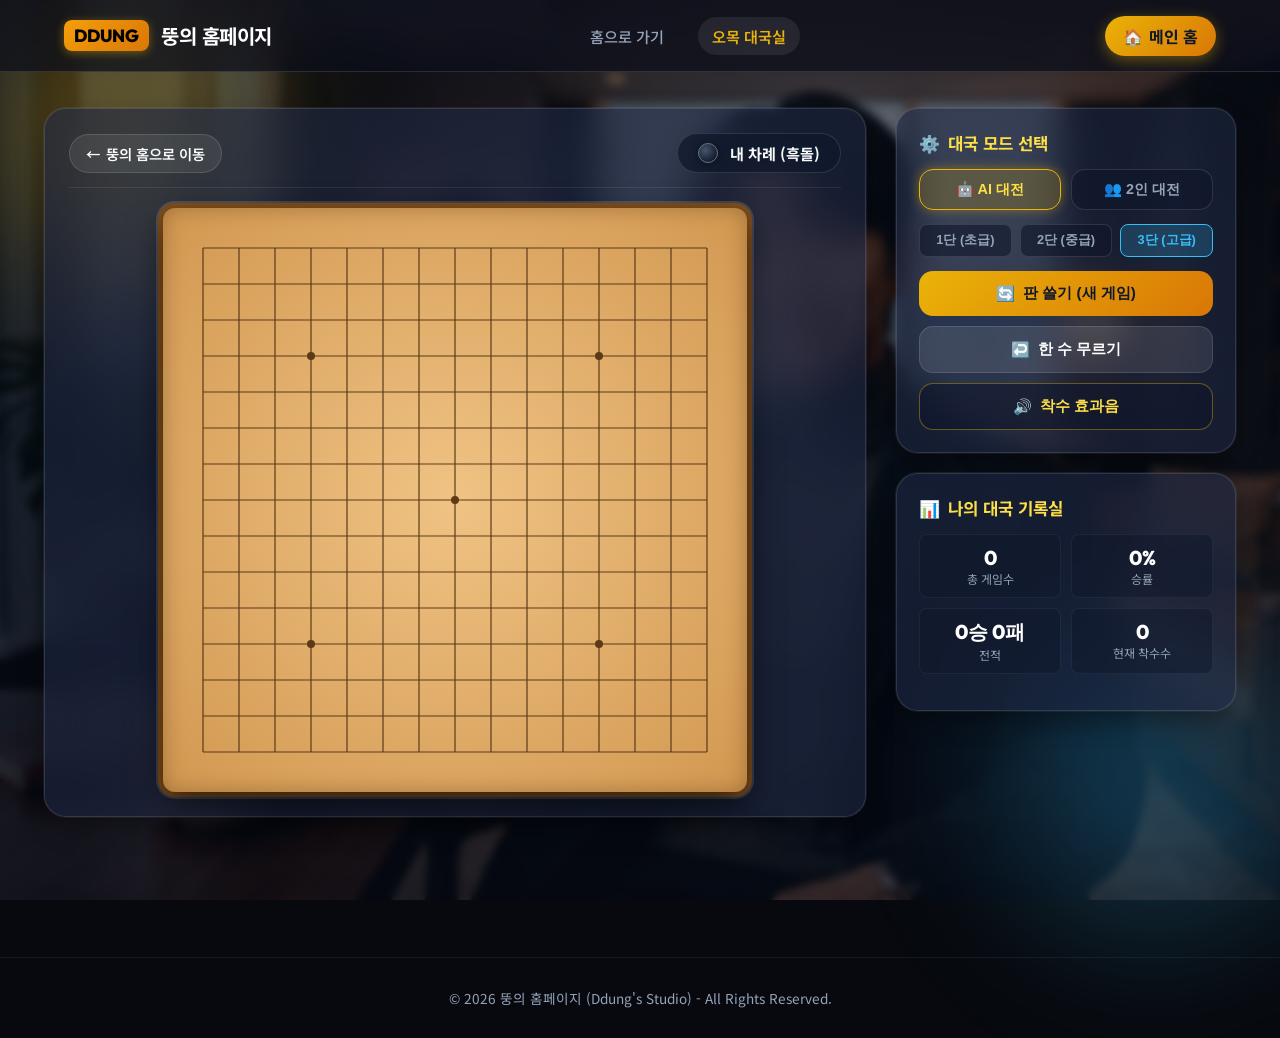
==== omok.html @ 874b525e "Initial commit: Omok web game" ====
<!DOCTYPE html>
<html lang="ko">
<head>
  <meta charset="UTF-8">
  <meta name="viewport" content="width=device-width, initial-scale=1.0">
  <title>뚱의 오목 대국실 - 정통 15x15 오목</title>
  <meta name="description" content="뚱의 오목 대국실 - 정통 15x15 오목 게임 및 인공지능 대전">
  
  <link rel="stylesheet" href="style.css">
  <link rel="icon" href="data:image/svg+xml,<svg xmlns=%22http://www.w3.org/2000/svg%22 viewBox=%220%22><text y=%2222%22 font-size=%2222%22>👑</text></svg>">
</head>
<body>
  <!-- Background -->
  <div class="bg-container">
    <img src="assets/bg.jpg" alt="뚱의 배경화면" class="bg-image">
  </div>
  <div class="bg-overlay"></div>
  <div class="glow-orb glow-orb-1"></div>
  <div class="glow-orb glow-orb-2"></div>

  <canvas id="confettiCanvas"></canvas>

  <!-- Navbar -->
  <nav class="navbar">
    <a href="index.html" class="nav-brand">
      <span class="brand-badge">DDUNG</span>
      <span class="brand-text">뚱의 홈페이지</span>
    </a>
    <ul class="nav-menu">
      <li><a href="index.html" class="nav-link">홈으로 가기</a></li>
      <li><a href="omok.html" class="nav-link active">오목 대국실</a></li>
    </ul>
    <a href="index.html" class="nav-cta" style="text-decoration: none;">
      <span>🏠</span> 메인 홈
    </a>
  </nav>

  <!-- Omok Game Content -->
  <main class="container">
    <div class="game-container">
      <!-- Main Board Card -->
      <div class="game-board-card">
        <div class="game-header-bar">
          <a href="index.html" class="game-back-btn" style="text-decoration: none;">
            <span>←</span> 뚱의 홈으로 이동
          </a>
          <div class="turn-banner">
            <div class="turn-stone black" id="turnStoneIndicator"></div>
            <span class="turn-text" id="turnText">내 차례 (흑돌)</span>
          </div>
        </div>

        <!-- Board Canvas -->
        <div class="board-wrapper">
          <canvas id="omokCanvas"></canvas>
        </div>
      </div>

      <!-- Side Control Panel -->
      <aside class="game-side-panel">
        <div class="panel-card">
          <div class="panel-card-title">
            <span>⚙️</span> 대국 모드 선택
          </div>
          <div class="mode-selector">
            <button class="mode-btn active" data-mode="ai">🤖 AI 대전</button>
            <button class="mode-btn" data-mode="pvp">👥 2인 대전</button>
          </div>

          <div id="aiDifficultyContainer" class="ai-difficulty-selector">
            <button class="diff-btn" data-diff="easy">1단 (초급)</button>
            <button class="diff-btn" data-diff="normal">2단 (중급)</button>
            <button class="diff-btn active" data-diff="hard">3단 (고급)</button>
          </div>

          <div class="btn-group">
            <button class="ctrl-btn btn-restart" id="btnRestart">
              <span>🔄</span> 판 쓸기 (새 게임)
            </button>
            <button class="ctrl-btn btn-undo" id="btnUndo">
              <span>↩️</span> 한 수 무르기
            </button>
            <button class="ctrl-btn btn-sound sound-on" id="btnSound">
              <span>🔊</span> 착수 효과음
            </button>
          </div>
        </div>

        <div class="panel-card">
          <div class="panel-card-title">
            <span>📊</span> 나의 대국 기록실
          </div>
          <div class="game-stats-grid">
            <div class="stat-tile">
              <div class="val" id="statTotalGames">0</div>
              <div class="sub">총 게임수</div>
            </div>
            <div class="stat-tile">
              <div class="val" id="statWinRate">0%</div>
              <div class="sub">승률</div>
            </div>
            <div class="stat-tile">
              <div class="val" id="statWinLoss">0승 0패</div>
              <div class="sub">전적</div>
            </div>
            <div class="stat-tile">
              <div class="val" id="statMoveCount">0</div>
              <div class="sub">현재 착수수</div>
            </div>
          </div>
        </div>
      </aside>
    </div>
  </main>

  <!-- Victory Modal -->
  <div class="modal-overlay" id="victoryModal">
    <div class="victory-modal">
      <div class="modal-trophy">🏆</div>
      <h2 class="modal-winner-title" id="modalWinnerTitle">대승리!</h2>
      <p class="modal-winner-desc" id="modalWinnerDesc">멋진 수로 승리를 쟁취하셨습니다!</p>
      <div style="display: flex; gap: 10px; justify-content: center;">
        <button class="ctrl-btn btn-restart" id="modalRestartBtn" style="padding: 12px 24px; width: auto;">
          <span>🔄</span> 다시 한 판
        </button>
        <button class="ctrl-btn btn-undo" id="modalCloseBtn" style="padding: 12px 20px; width: auto;">
          닫기
        </button>
      </div>
    </div>
  </div>

  <footer class="footer">
    <p>© 2026 뚱의 홈페이지 (Ddung's Studio) - All Rights Reserved.</p>
  </footer>

  <script src="game.js"></script>
  <script src="main.js"></script>
</body>
</html>
---- style.css ----
/* === Google Fonts & Reset === */
@import url('https://fonts.googleapis.com/css2?family=Noto+Sans+KR:wght@300;400;500;700;900&family=Outfit:wght@400;600;700;800&display=swap');

:root {
  --primary: #eab308;
  --primary-hover: #f59e0b;
  --primary-glow: rgba(234, 179, 8, 0.4);
  --accent: #38bdf8;
  --accent-glow: rgba(56, 189, 248, 0.35);
  
  --bg-overlay: rgba(10, 14, 26, 0.78);
  --bg-overlay-light: rgba(15, 23, 42, 0.65);
  --glass-bg: rgba(20, 27, 45, 0.7);
  --glass-card: rgba(30, 41, 69, 0.6);
  --glass-border: rgba(255, 255, 255, 0.12);
  --glass-border-hover: rgba(234, 179, 8, 0.4);
  
  --text-main: #f8fafc;
  --text-muted: #94a3b8;
  --text-gold: #fde047;
  
  --board-bg: #e6b36e;
  --board-line: #5c3a16;
  --board-border: #8c531b;
  
  --font-main: 'Noto Sans KR', 'Outfit', -apple-system, BlinkMacSystemFont, sans-serif;
  --font-en: 'Outfit', sans-serif;
  
  --radius-sm: 8px;
  --radius-md: 14px;
  --radius-lg: 22px;
  --radius-full: 9999px;
  
  --shadow-card: 0 10px 30px -5px rgba(0, 0, 0, 0.45), 0 0 0 1px rgba(255, 255, 255, 0.08);
  --shadow-glow: 0 0 25px var(--primary-glow);
  
  --transition-fast: 0.2s ease;
  --transition-normal: 0.35s cubic-bezier(0.16, 1, 0.3, 1);
}

* {
  margin: 0;
  padding: 0;
  box-sizing: border-box;
  -webkit-font-smoothing: antialiased;
}

body {
  font-family: var(--font-main);
  background-color: #07090e;
  color: var(--text-main);
  min-height: 100vh;
  overflow-x: hidden;
  position: relative;
}

/* === Background Setup === */
.bg-container {
  position: fixed;
  top: 0;
  left: 0;
  width: 100vw;
  height: 100vh;
  z-index: -2;
  overflow: hidden;
}

.bg-image {
  width: 100%;
  height: 100%;
  object-fit: cover;
  object-position: center 20%;
  transform: scale(1.02);
  transition: transform 10s ease-out;
}

.bg-overlay {
  position: fixed;
  top: 0;
  left: 0;
  width: 100%;
  height: 100%;
  background: radial-gradient(circle at 75% 25%, rgba(10, 15, 30, 0.6) 0%, rgba(5, 8, 18, 0.88) 100%);
  backdrop-filter: blur(4px);
  -webkit-backdrop-filter: blur(4px);
  z-index: -1;
}

/* Ambient Glow Orbs */
.glow-orb {
  position: fixed;
  width: 450px;
  height: 450px;
  border-radius: 50%;
  background: radial-gradient(circle, var(--primary-glow) 0%, rgba(0,0,0,0) 70%);
  filter: blur(60px);
  pointer-events: none;
  z-index: -1;
  animation: floatOrb 12s infinite alternate ease-in-out;
}
.glow-orb-1 { top: -100px; left: -100px; }
.glow-orb-2 { bottom: -100px; right: -100px; background: radial-gradient(circle, var(--accent-glow) 0%, rgba(0,0,0,0) 70%); }

@keyframes floatOrb {
  0% { transform: translate(0, 0) scale(1); }
  100% { transform: translate(60px, 40px) scale(1.15); }
}

/* === Navigation Bar === */
.navbar {
  position: sticky;
  top: 0;
  width: 100%;
  height: 72px;
  display: flex;
  align-items: center;
  justify-content: space-between;
  padding: 0 5%;
  background: rgba(10, 14, 26, 0.7);
  backdrop-filter: blur(16px);
  -webkit-backdrop-filter: blur(16px);
  border-bottom: 1px solid var(--glass-border);
  z-index: 100;
}

.nav-brand {
  display: flex;
  align-items: center;
  gap: 12px;
  text-decoration: none;
  cursor: pointer;
}

.brand-badge {
  background: linear-gradient(135deg, #f59e0b, #d97706);
  color: #000;
  font-family: var(--font-en);
  font-weight: 800;
  font-size: 1.1rem;
  padding: 4px 10px;
  border-radius: var(--radius-sm);
  box-shadow: 0 2px 10px var(--primary-glow);
}

.brand-text {
  font-size: 1.25rem;
  font-weight: 700;
  color: #ffffff;
  letter-spacing: -0.5px;
}

.nav-menu {
  display: flex;
  align-items: center;
  gap: 20px;
  list-style: none;
}

.nav-link {
  color: var(--text-muted);
  text-decoration: none;
  font-size: 0.95rem;
  font-weight: 500;
  padding: 8px 14px;
  border-radius: var(--radius-full);
  transition: var(--transition-fast);
  cursor: pointer;
}

.nav-link:hover, .nav-link.active {
  color: var(--text-main);
  background: rgba(255, 255, 255, 0.08);
}

.nav-link.active {
  color: var(--primary);
  font-weight: 600;
}

.nav-cta {
  background: linear-gradient(135deg, var(--primary), #d97706);
  color: #0f172a;
  font-weight: 700;
  padding: 8px 18px;
  border-radius: var(--radius-full);
  border: none;
  cursor: pointer;
  display: flex;
  align-items: center;
  gap: 6px;
  transition: var(--transition-fast);
  box-shadow: 0 4px 15px var(--primary-glow);
}

.nav-cta:hover {
  transform: translateY(-2px);
  box-shadow: 0 6px 20px rgba(234, 179, 8, 0.6);
}

/* === Layout & Containers === */
.container {
  max-width: 1240px;
  margin: 0 auto;
  padding: 36px 24px 80px;
}

.view-section {
  display: none;
  opacity: 0;
  transform: translateY(12px);
  transition: opacity 0.35s ease, transform 0.35s ease;
}

.view-section.active-view {
  display: block;
  opacity: 1;
  transform: translateY(0);
}

/* === Main Home View === */
.hero-wrapper {
  display: grid;
  grid-template-columns: 1.15fr 0.85fr;
  gap: 32px;
  align-items: center;
  margin-bottom: 40px;
}

.hero-content {
  background: var(--glass-bg);
  backdrop-filter: blur(20px);
  -webkit-backdrop-filter: blur(20px);
  border: 1px solid var(--glass-border);
  border-radius: var(--radius-lg);
  padding: 40px;
  box-shadow: var(--shadow-card);
  position: relative;
  overflow: hidden;
}

.hero-content::before {
  content: '';
  position: absolute;
  top: 0;
  left: 0;
  width: 100%;
  height: 3px;
  background: linear-gradient(90deg, var(--primary), transparent);
}

.hero-tag {
  display: inline-flex;
  align-items: center;
  gap: 8px;
  background: rgba(234, 179, 8, 0.15);
  border: 1px solid rgba(234, 179, 8, 0.3);
  color: var(--text-gold);
  font-size: 0.85rem;
  font-weight: 600;
  padding: 6px 14px;
  border-radius: var(--radius-full);
  margin-bottom: 18px;
}

.hero-title {
  font-size: 2.6rem;
  font-weight: 900;
  line-height: 1.25;
  margin-bottom: 16px;
  letter-spacing: -1px;
}

.hero-title span {
  background: linear-gradient(135deg, #ffffff 40%, var(--primary) 100%);
  -webkit-background-clip: text;
  -webkit-text-fill-color: transparent;
}

.hero-desc {
  font-size: 1.05rem;
  color: var(--text-muted);
  line-height: 1.7;
  margin-bottom: 28px;
}

.hero-actions {
  display: flex;
  gap: 14px;
  flex-wrap: wrap;
}

/* === Game Launch Card (Featured Interactive Card) === */
.game-launch-card {
  background: linear-gradient(145deg, rgba(30, 41, 69, 0.8), rgba(15, 23, 42, 0.9));
  backdrop-filter: blur(20px);
  -webkit-backdrop-filter: blur(20px);
  border: 1px solid rgba(234, 179, 8, 0.35);
  border-radius: var(--radius-lg);
  padding: 26px;
  box-shadow: 0 15px 35px -5px rgba(0, 0, 0, 0.6), 0 0 25px var(--primary-glow);
  cursor: pointer;
  position: relative;
  overflow: hidden;
  transition: var(--transition-normal);
}

.game-launch-card:hover {
  transform: translateY(-6px) scale(1.01);
  border-color: var(--primary);
  box-shadow: 0 20px 45px -5px rgba(0, 0, 0, 0.7), 0 0 35px rgba(234, 179, 8, 0.5);
}

.card-badge-live {
  position: absolute;
  top: 18px;
  right: 18px;
  background: rgba(239, 68, 68, 0.2);
  border: 1px solid rgba(239, 68, 68, 0.4);
  color: #fca5a5;
  font-size: 0.75rem;
  font-weight: 700;
  padding: 4px 10px;
  border-radius: var(--radius-full);
  display: flex;
  align-items: center;
  gap: 6px;
}

.pulse-dot {
  width: 8px;
  height: 8px;
  background-color: #ef4444;
  border-radius: 50%;
  animation: pulseDot 1.5s infinite;
}

@keyframes pulseDot {
  0% { transform: scale(0.9); opacity: 0.7; }
  50% { transform: scale(1.3); opacity: 1; box-shadow: 0 0 8px #ef4444; }
  100% { transform: scale(0.9); opacity: 0.7; }
}

.launch-card-header {
  margin-bottom: 14px;
}

.launch-card-header h3 {
  font-size: 1.35rem;
  font-weight: 800;
  color: #ffffff;
  display: flex;
  align-items: center;
  gap: 8px;
}

.launch-card-header p {
  color: var(--text-muted);
  font-size: 0.88rem;
  margin-top: 4px;
}

.mini-board-preview {
  width: 100%;
  height: 160px;
  background: #deb887;
  border-radius: var(--radius-md);
  border: 3px solid #8b5a2b;
  box-shadow: inset 0 2px 8px rgba(0,0,0,0.35);
  margin-bottom: 20px;
  position: relative;
  display: grid;
  place-items: center;
  background-image: 
    linear-gradient(to right, rgba(92, 58, 22, 0.4) 1px, transparent 1px),
    linear-gradient(to bottom, rgba(92, 58, 22, 0.4) 1px, transparent 1px);
  background-size: 22px 22px;
  overflow: hidden;
}

.preview-stone {
  position: absolute;
  width: 20px;
  height: 20px;
  border-radius: 50%;
  box-shadow: 2px 3px 6px rgba(0,0,0,0.5);
}

.preview-stone.b1 { top: 68px; left: 88px; background: radial-gradient(circle at 35% 35%, #475569, #0f172a 80%); }
.preview-stone.w1 { top: 68px; left: 110px; background: radial-gradient(circle at 35% 35%, #ffffff, #cbd5e1 85%); }
.preview-stone.b2 { top: 90px; left: 110px; background: radial-gradient(circle at 35% 35%, #475569, #0f172a 80%); }
.preview-stone.w2 { top: 46px; left: 88px; background: radial-gradient(circle at 35% 35%, #ffffff, #cbd5e1 85%); }
.preview-stone.b3 { top: 46px; left: 132px; background: radial-gradient(circle at 35% 35%, #475569, #0f172a 80%); }
.preview-stone.w3 { top: 90px; left: 66px; background: radial-gradient(circle at 35% 35%, #ffffff, #cbd5e1 85%); }
.preview-stone.b4 { top: 68px; left: 154px; background: radial-gradient(circle at 35% 35%, #475569, #0f172a 80%); }

.preview-cta-btn {
  width: 100%;
  padding: 13px 20px;
  background: linear-gradient(135deg, var(--primary), #d97706);
  color: #0f172a;
  border: none;
  border-radius: var(--radius-md);
  font-size: 1.05rem;
  font-weight: 800;
  display: flex;
  align-items: center;
  justify-content: center;
  gap: 10px;
  cursor: pointer;
  transition: var(--transition-fast);
}

.game-launch-card:hover .preview-cta-btn {
  background: linear-gradient(135deg, #fde047, #f59e0b);
  box-shadow: 0 4px 18px var(--primary-glow);
}

/* === Home Secondary Cards (Profile & Guestbook) === */
.grid-section {
  display: grid;
  grid-template-columns: 1fr 1fr;
  gap: 28px;
  margin-top: 24px;
}

.glass-card {
  background: var(--glass-card);
  backdrop-filter: blur(16px);
  -webkit-backdrop-filter: blur(16px);
  border: 1px solid var(--glass-border);
  border-radius: var(--radius-lg);
  padding: 28px;
  box-shadow: var(--shadow-card);
}

.card-title-bar {
  display: flex;
  align-items: center;
  justify-content: space-between;
  margin-bottom: 20px;
  border-bottom: 1px solid rgba(255, 255, 255, 0.08);
  padding-bottom: 12px;
}

.card-title {
  font-size: 1.2rem;
  font-weight: 700;
  display: flex;
  align-items: center;
  gap: 8px;
}

.profile-card-inner {
  display: flex;
  align-items: center;
  gap: 20px;
}

.profile-avatar {
  width: 76px;
  height: 76px;
  border-radius: 50%;
  border: 2px solid var(--primary);
  box-shadow: 0 0 15px var(--primary-glow);
  object-fit: cover;
  object-position: center 20%;
}

.profile-info h3 {
  font-size: 1.2rem;
  font-weight: 700;
  margin-bottom: 4px;
}

.profile-info p {
  color: var(--text-muted);
  font-size: 0.9rem;
  line-height: 1.5;
}

.stats-bar {
  display: grid;
  grid-template-columns: repeat(3, 1fr);
  gap: 10px;
  margin-top: 20px;
}

.stat-box {
  background: rgba(15, 23, 42, 0.6);
  border: 1px solid rgba(255, 255, 255, 0.06);
  padding: 12px;
  border-radius: var(--radius-md);
  text-align: center;
}

.stat-box .num {
  font-size: 1.3rem;
  font-weight: 800;
  color: var(--text-gold);
  font-family: var(--font-en);
}

.stat-box .label {
  font-size: 0.75rem;
  color: var(--text-muted);
  margin-top: 2px;
}

/* Guestbook List */
.guestbook-form {
  display: flex;
  gap: 10px;
  margin-bottom: 16px;
}

.guestbook-input {
  flex: 1;
  background: rgba(15, 23, 42, 0.65);
  border: 1px solid var(--glass-border);
  padding: 10px 14px;
  border-radius: var(--radius-sm);
  color: #fff;
  font-family: var(--font-main);
  outline: none;
  font-size: 0.9rem;
  transition: var(--transition-fast);
}

.guestbook-input:focus {
  border-color: var(--primary);
  box-shadow: 0 0 10px var(--primary-glow);
}

.guestbook-btn {
  background: var(--primary);
  color: #0f172a;
  border: none;
  font-weight: 700;
  padding: 10px 18px;
  border-radius: var(--radius-sm);
  cursor: pointer;
  transition: var(--transition-fast);
}

.guestbook-btn:hover {
  background: var(--primary-hover);
}

.guestbook-list {
  max-height: 175px;
  overflow-y: auto;
  display: flex;
  flex-direction: column;
  gap: 10px;
  padding-right: 6px;
}

.guestbook-item {
  background: rgba(15, 23, 42, 0.5);
  border-left: 3px solid var(--primary);
  padding: 10px 12px;
  border-radius: 4px;
  font-size: 0.88rem;
  display: flex;
  justify-content: space-between;
  align-items: center;
}

.guestbook-item-time {
  font-size: 0.75rem;
  color: var(--text-muted);
}

/* === OMOK GAME VIEW SECTION === */
.game-container {
  display: grid;
  grid-template-columns: 1fr 340px;
  gap: 30px;
  align-items: start;
}

.game-board-card {
  background: var(--glass-card);
  backdrop-filter: blur(20px);
  -webkit-backdrop-filter: blur(20px);
  border: 1px solid var(--glass-border);
  border-radius: var(--radius-lg);
  padding: 24px;
  display: flex;
  flex-direction: column;
  align-items: center;
  box-shadow: var(--shadow-card);
  position: relative;
}

.game-header-bar {
  width: 100%;
  display: flex;
  justify-content: space-between;
  align-items: center;
  margin-bottom: 20px;
  padding-bottom: 14px;
  border-bottom: 1px solid rgba(255, 255, 255, 0.08);
}

.game-back-btn {
  display: inline-flex;
  align-items: center;
  gap: 6px;
  background: rgba(255, 255, 255, 0.08);
  color: var(--text-main);
  border: 1px solid var(--glass-border);
  padding: 8px 16px;
  border-radius: var(--radius-full);
  cursor: pointer;
  font-size: 0.9rem;
  font-weight: 600;
  transition: var(--transition-fast);
}

.game-back-btn:hover {
  background: rgba(255, 255, 255, 0.16);
  color: var(--primary);
}

/* Turn Banner */
.turn-banner {
  display: flex;
  align-items: center;
  gap: 12px;
  background: rgba(15, 23, 42, 0.7);
  border: 1px solid var(--glass-border);
  padding: 8px 20px;
  border-radius: var(--radius-full);
}

.turn-stone {
  width: 20px;
  height: 20px;
  border-radius: 50%;
  box-shadow: 0 0 10px rgba(0,0,0,0.5);
  transition: var(--transition-fast);
}

.turn-stone.black {
  background: radial-gradient(circle at 35% 35%, #475569, #0f172a 80%);
  border: 1px solid #64748b;
}

.turn-stone.white {
  background: radial-gradient(circle at 35% 35%, #ffffff, #cbd5e1 85%);
  border: 1px solid #cbd5e1;
}

.turn-text {
  font-weight: 700;
  font-size: 0.95rem;
}

/* Omok Board Canvas / Grid Wrapper */
.board-wrapper {
  position: relative;
  padding: 16px;
  background: radial-gradient(circle at 50% 50%, #f0c384, #d19750);
  border-radius: 12px;
  box-shadow: 
    0 15px 35px rgba(0, 0, 0, 0.6), 
    0 0 0 5px #804e1b,
    0 0 0 7px rgba(255,255,255,0.15),
    inset 0 0 20px rgba(92, 58, 22, 0.4);
  cursor: crosshair;
  max-width: 100%;
  overflow: hidden;
  user-select: none;
}

#omokCanvas {
  display: block;
  border-radius: 4px;
}

/* Side Control Panel */
.game-side-panel {
  display: flex;
  flex-direction: column;
  gap: 20px;
}

.panel-card {
  background: var(--glass-card);
  backdrop-filter: blur(16px);
  -webkit-backdrop-filter: blur(16px);
  border: 1px solid var(--glass-border);
  border-radius: var(--radius-lg);
  padding: 22px;
  box-shadow: var(--shadow-card);
}

.panel-card-title {
  font-size: 1.05rem;
  font-weight: 700;
  margin-bottom: 14px;
  color: var(--text-gold);
  display: flex;
  align-items: center;
  gap: 8px;
}

.mode-selector {
  display: grid;
  grid-template-columns: 1fr 1fr;
  gap: 10px;
  margin-bottom: 14px;
}

.mode-btn {
  background: rgba(15, 23, 42, 0.6);
  border: 1px solid var(--glass-border);
  color: var(--text-muted);
  padding: 10px;
  border-radius: var(--radius-md);
  font-weight: 600;
  font-size: 0.9rem;
  cursor: pointer;
  transition: var(--transition-fast);
  text-align: center;
}

.mode-btn.active {
  background: rgba(234, 179, 8, 0.2);
  border-color: var(--primary);
  color: var(--text-gold);
  box-shadow: 0 0 12px var(--primary-glow);
}

.ai-difficulty-selector {
  display: flex;
  gap: 8px;
  margin-bottom: 14px;
}

.diff-btn {
  flex: 1;
  background: rgba(15, 23, 42, 0.6);
  border: 1px solid var(--glass-border);
  color: var(--text-muted);
  padding: 7px;
  border-radius: var(--radius-sm);
  font-size: 0.8rem;
  font-weight: 600;
  cursor: pointer;
  transition: var(--transition-fast);
}

.diff-btn.active {
  background: rgba(56, 189, 248, 0.2);
  border-color: var(--accent);
  color: var(--accent);
}

/* Control Buttons */
.btn-group {
  display: flex;
  flex-direction: column;
  gap: 10px;
}

.ctrl-btn {
  width: 100%;
  padding: 12px;
  border-radius: var(--radius-md);
  font-weight: 700;
  font-size: 0.95rem;
  border: none;
  cursor: pointer;
  display: flex;
  align-items: center;
  justify-content: center;
  gap: 8px;
  transition: var(--transition-fast);
}

.btn-restart {
  background: linear-gradient(135deg, var(--primary), #d97706);
  color: #0f172a;
}

.btn-restart:hover {
  background: linear-gradient(135deg, #fde047, #f59e0b);
  box-shadow: 0 0 15px var(--primary-glow);
}

.btn-undo {
  background: rgba(255, 255, 255, 0.1);
  color: #fff;
  border: 1px solid var(--glass-border);
}

.btn-undo:hover {
  background: rgba(255, 255, 255, 0.18);
  border-color: var(--accent);
}

.btn-sound {
  background: rgba(15, 23, 42, 0.6);
  color: var(--text-muted);
  border: 1px solid var(--glass-border);
}

.btn-sound.sound-on {
  color: var(--text-gold);
  border-color: rgba(234, 179, 8, 0.4);
}

/* Move Log / Scoreboard */
.game-stats-grid {
  display: grid;
  grid-template-columns: 1fr 1fr;
  gap: 10px;
  margin-bottom: 14px;
}

.stat-tile {
  background: rgba(15, 23, 42, 0.5);
  border: 1px solid rgba(255, 255, 255, 0.06);
  padding: 10px;
  border-radius: var(--radius-sm);
  text-align: center;
}

.stat-tile .val {
  font-size: 1.25rem;
  font-weight: 800;
  color: #fff;
  font-family: var(--font-en);
}

.stat-tile .sub {
  font-size: 0.75rem;
  color: var(--text-muted);
}

/* === VICTORY MODAL === */
.modal-overlay {
  position: fixed;
  top: 0;
  left: 0;
  width: 100vw;
  height: 100vh;
  background: rgba(5, 8, 18, 0.85);
  backdrop-filter: blur(8px);
  -webkit-backdrop-filter: blur(8px);
  display: none;
  place-items: center;
  z-index: 200;
}

.modal-overlay.show {
  display: grid;
  animation: fadeIn 0.3s ease-out forwards;
}

@keyframes fadeIn {
  from { opacity: 0; }
  to { opacity: 1; }
}

.victory-modal {
  background: linear-gradient(145deg, rgba(30, 41, 69, 0.95), rgba(15, 23, 42, 0.98));
  border: 2px solid var(--primary);
  border-radius: var(--radius-lg);
  padding: 40px;
  width: 90%;
  max-width: 440px;
  text-align: center;
  box-shadow: 0 20px 50px rgba(0,0,0,0.8), 0 0 35px var(--primary-glow);
  transform: scale(0.9);
  animation: modalPop 0.35s cubic-bezier(0.175, 0.885, 0.32, 1.275) forwards;
}

@keyframes modalPop {
  to { transform: scale(1); }
}

.modal-trophy {
  font-size: 3.5rem;
  margin-bottom: 12px;
  animation: bounceTrophy 1.5s infinite;
}

@keyframes bounceTrophy {
  0%, 100% { transform: translateY(0); }
  50% { transform: translateY(-8px); }
}

.modal-winner-title {
  font-size: 1.8rem;
  font-weight: 900;
  color: var(--text-gold);
  margin-bottom: 8px;
}

.modal-winner-desc {
  font-size: 1rem;
  color: var(--text-muted);
  margin-bottom: 24px;
}

/* Confetti Canvas */
#confettiCanvas {
  position: fixed;
  top: 0;
  left: 0;
  width: 100vw;
  height: 100vh;
  pointer-events: none;
  z-index: 250;
}

/* Footer */
.footer {
  text-align: center;
  padding: 30px 20px;
  color: var(--text-muted);
  font-size: 0.85rem;
  border-top: 1px solid rgba(255,255,255,0.06);
  margin-top: 60px;
}

/* === Responsive Design === */
@media (max-width: 992px) {
  .hero-wrapper {
    grid-template-columns: 1fr;
  }
  .grid-section {
    grid-template-columns: 1fr;
  }
  .game-container {
    grid-template-columns: 1fr;
  }
  .hero-title {
    font-size: 2.2rem;
  }
}

@media (max-width: 600px) {
  .navbar {
    padding: 0 16px;
  }
  .nav-menu {
    gap: 12px;
  }
  .hero-content {
    padding: 24px;
  }
  .hero-title {
    font-size: 1.8rem;
  }
  .board-wrapper {
    padding: 8px;
  }
}
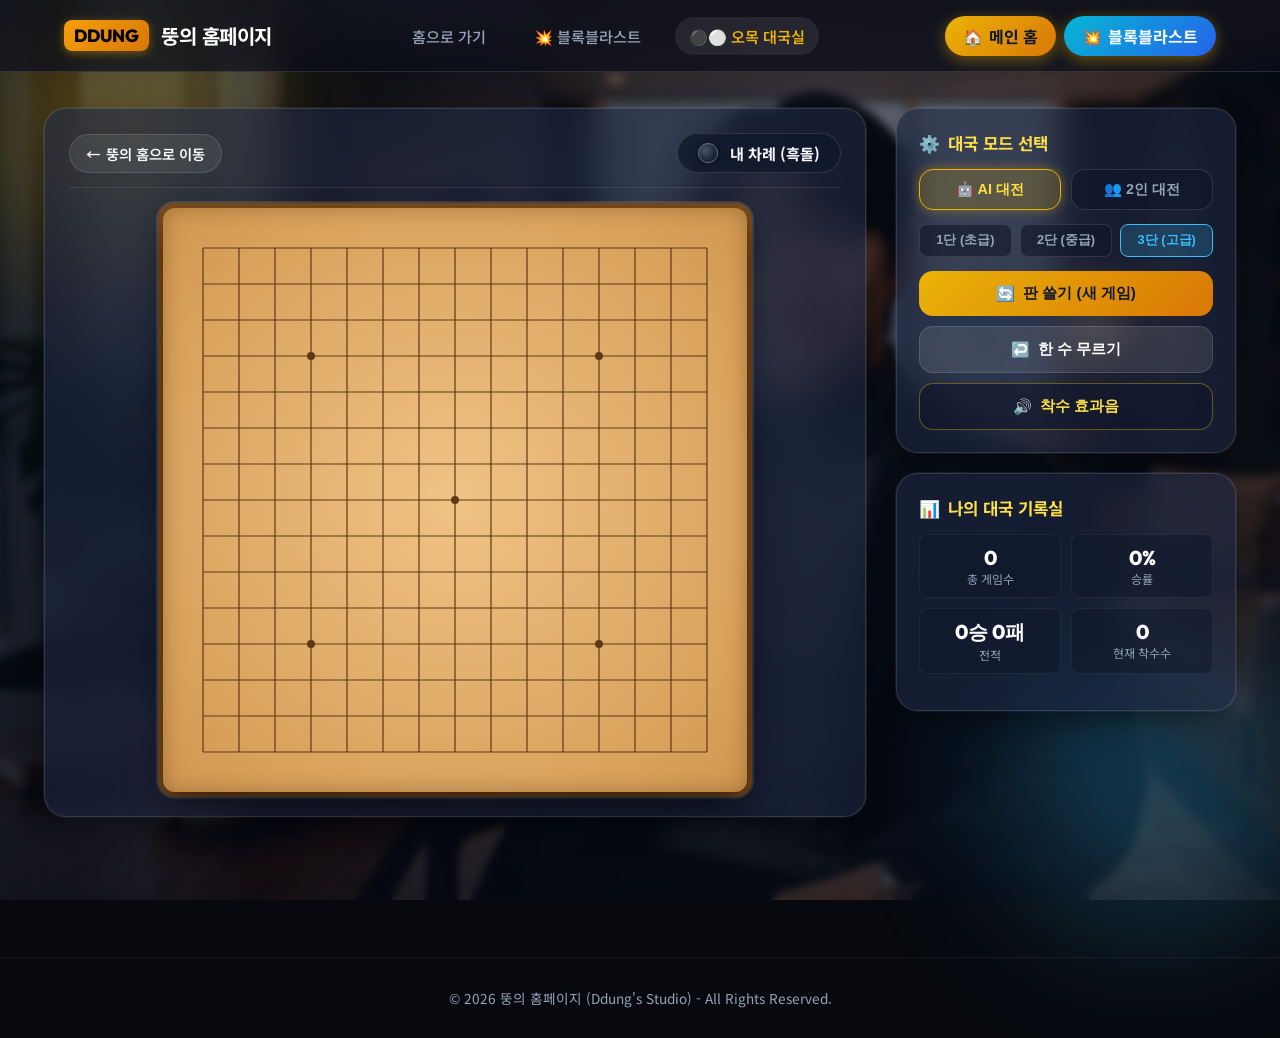
==== commit f3d2ccfd: "feat: Add handsome man photo Block Blast game to homepage with sounds, animations, and standalone pa" ====
--- a/omok.html
+++ b/omok.html
@@ -28,11 +28,17 @@
     </a>
     <ul class="nav-menu">
       <li><a href="index.html" class="nav-link">홈으로 가기</a></li>
-      <li><a href="omok.html" class="nav-link active">오목 대국실</a></li>
+      <li><a href="blockblast.html" class="nav-link">💥 블록블라스트</a></li>
+      <li><a href="omok.html" class="nav-link active">⚫⚪ 오목 대국실</a></li>
     </ul>
-    <a href="index.html" class="nav-cta" style="text-decoration: none;">
-      <span>🏠</span> 메인 홈
-    </a>
+    <div style="display: flex; gap: 8px;">
+      <a href="index.html" class="nav-cta" style="text-decoration: none;">
+        <span>🏠</span> 메인 홈
+      </a>
+      <a href="blockblast.html" class="nav-cta" style="text-decoration: none; background: linear-gradient(135deg, #06b6d4, #2563eb); color: #fff;">
+        <span>💥</span> 블록블라스트
+      </a>
+    </div>
   </nav>
 
   <!-- Omok Game Content -->
--- a/style.css
+++ b/style.css
@@ -927,15 +927,583 @@
   margin-top: 60px;
 }
 
+/* =======================================================
+   === BLOCK BLAST GAME STYLES (블록블라스트 전용 스타일) ===
+   ======================================================= */
+
+/* Block Blast Container Layout */
+.bb-container {
+  display: grid;
+  grid-template-columns: 1fr 340px;
+  gap: 30px;
+  align-items: start;
+}
+
+/* Home Embedded Block Blast Layout */
+.hero-wrapper.home-bb-layout {
+  grid-template-columns: 1fr 1fr;
+  gap: 28px;
+  align-items: start;
+  margin-bottom: 36px;
+}
+
+.bb-hero-panel {
+  padding: 30px;
+}
+
+/* Handsome Lineup Preview Bar */
+.handsome-lineup-bar {
+  display: flex;
+  align-items: center;
+  gap: 8px;
+  background: rgba(15, 23, 42, 0.65);
+  border: 1px solid var(--glass-border);
+  border-radius: var(--radius-md);
+  padding: 8px 12px;
+  margin-bottom: 14px;
+  flex-wrap: wrap;
+}
+
+.lineup-title {
+  font-size: 0.82rem;
+  font-weight: 700;
+  color: var(--text-gold);
+}
+
+.lineup-avatars {
+  display: flex;
+  gap: 6px;
+  align-items: center;
+  flex-wrap: wrap;
+}
+
+.lineup-item {
+  display: inline-flex;
+  align-items: center;
+  gap: 5px;
+  background: rgba(255, 255, 255, 0.08);
+  padding: 3px 8px;
+  border-radius: var(--radius-full);
+  font-size: 0.76rem;
+  color: #fff;
+  border: 1px solid rgba(255, 255, 255, 0.12);
+}
+
+.lineup-item img {
+  width: 22px;
+  height: 22px;
+  border-radius: 50%;
+  object-fit: cover;
+  border: 1.5px solid var(--accent);
+}
+
+.bb-board-card {
+  background: var(--glass-card);
+  backdrop-filter: blur(20px);
+  -webkit-backdrop-filter: blur(20px);
+  border: 1px solid var(--glass-border);
+  border-radius: var(--radius-lg);
+  padding: 24px;
+  display: flex;
+  flex-direction: column;
+  align-items: center;
+  box-shadow: var(--shadow-card);
+  position: relative;
+}
+
+/* Scoreboard Header */
+.bb-header-bar {
+  width: 100%;
+  display: flex;
+  justify-content: space-between;
+  align-items: center;
+  margin-bottom: 20px;
+  padding-bottom: 16px;
+  border-bottom: 1px solid rgba(255, 255, 255, 0.08);
+  flex-wrap: wrap;
+  gap: 12px;
+}
+
+.bb-score-banner {
+  display: flex;
+  align-items: center;
+  gap: 16px;
+}
+
+.bb-score-pill {
+  background: rgba(15, 23, 42, 0.7);
+  border: 1px solid var(--glass-border);
+  padding: 8px 18px;
+  border-radius: var(--radius-full);
+  display: flex;
+  align-items: center;
+  gap: 8px;
+}
+
+.bb-score-pill .label {
+  font-size: 0.8rem;
+  color: var(--text-muted);
+  font-weight: 600;
+}
+
+.bb-score-pill .val {
+  font-size: 1.35rem;
+  font-weight: 800;
+  color: #fff;
+  font-family: var(--font-en);
+  display: inline-block;
+  transition: transform 0.15s ease;
+}
+
+.bb-score-pill.high-score .val {
+  color: var(--text-gold);
+}
+
+/* Combo Streak Badge */
+.combo-badge {
+  display: inline-flex;
+  align-items: center;
+  gap: 6px;
+  background: linear-gradient(135deg, #ef4444, #f59e0b);
+  color: #fff;
+  padding: 6px 14px;
+  border-radius: var(--radius-full);
+  font-weight: 800;
+  font-size: 0.92rem;
+  box-shadow: 0 0 16px rgba(239, 68, 68, 0.5);
+  opacity: 0;
+  transform: scale(0.7);
+  transition: opacity 0.25s ease, transform 0.25s cubic-bezier(0.175, 0.885, 0.32, 1.275);
+}
+
+.combo-badge.active {
+  opacity: 1;
+  transform: scale(1);
+  animation: comboShake 0.4s ease-in-out;
+}
+
+@keyframes comboShake {
+  0%, 100% { transform: scale(1) rotate(0deg); }
+  25% { transform: scale(1.15) rotate(-4deg); }
+  75% { transform: scale(1.15) rotate(4deg); }
+}
+
+/* 8x8 Board Container */
+.bb-board-wrapper {
+  position: relative;
+  width: 100%;
+  max-width: 450px;
+  aspect-ratio: 1 / 1;
+  background: radial-gradient(circle at 50% 50%, rgba(20, 29, 51, 0.95), rgba(10, 15, 30, 0.98));
+  border: 2px solid rgba(234, 179, 8, 0.35);
+  border-radius: 20px;
+  box-shadow: 
+    0 15px 35px rgba(0, 0, 0, 0.65), 
+    0 0 25px rgba(234, 179, 8, 0.2), 
+    inset 0 0 25px rgba(0, 0, 0, 0.7);
+  padding: 10px;
+  margin: 0 auto;
+  user-select: none;
+  touch-action: none;
+}
+
+.bb-board {
+  display: grid;
+  grid-template-columns: repeat(8, 1fr);
+  grid-template-rows: repeat(8, 1fr);
+  gap: 6px;
+  width: 100%;
+  height: 100%;
+}
+
+#bbParticleCanvas {
+  position: absolute;
+  top: 0;
+  left: 0;
+  width: 100%;
+  height: 100%;
+  pointer-events: none;
+  border-radius: 20px;
+  z-index: 15;
+}
+
+/* Empty Board Cells */
+.bb-cell {
+  background: rgba(15, 23, 42, 0.85);
+  border-radius: 8px;
+  border: 1px solid rgba(255, 255, 255, 0.07);
+  box-shadow: inset 0 2px 4px rgba(0, 0, 0, 0.5);
+  transition: transform 0.15s ease, background-color 0.15s ease, border-color 0.15s ease;
+  position: relative;
+  user-select: none;
+  aspect-ratio: 1 / 1;
+}
+
+.bb-cell.filled {
+  border-radius: 8px;
+  cursor: default;
+}
+
+/* Placed Pop Animation */
+.bb-cell.placed-pop {
+  animation: cellPop 0.22s cubic-bezier(0.175, 0.885, 0.32, 1.275);
+}
+
+@keyframes cellPop {
+  0% { transform: scale(0.65); }
+  60% { transform: scale(1.12); }
+  100% { transform: scale(1); }
+}
+
+/* Blasting Animation */
+.bb-cell.blasting {
+  animation: cellBlast 0.24s forwards ease-out;
+  z-index: 12;
+}
+
+@keyframes cellBlast {
+  0% { transform: scale(1); filter: brightness(2); }
+  50% { transform: scale(1.2); filter: brightness(3); box-shadow: 0 0 25px #ffffff; }
+  100% { transform: scale(0); opacity: 0; }
+}
+
+/* Ghost Placement Previews */
+.bb-cell.ghost-valid {
+  opacity: 0.82;
+  transform: scale(0.96);
+  border-radius: 8px;
+  animation: ghostPulse 0.9s infinite alternate ease-in-out;
+}
+
+@keyframes ghostPulse {
+  0% { transform: scale(0.94); opacity: 0.7; }
+  100% { transform: scale(0.98); opacity: 0.95; }
+}
+
+.bb-cell.ghost-invalid {
+  background: rgba(239, 68, 68, 0.3) !important;
+  border-color: rgba(239, 68, 68, 0.7) !important;
+}
+
+.bb-cell.ghost-blast-line {
+  box-shadow: 0 0 14px #fbbf24, inset 0 0 8px #f59e0b !important;
+  border-color: #fde047 !important;
+}
+
+/* === JEWEL COLOR THEMES & HANDSOME MAN PHOTO STYLES === */
+.bb-man-1 {
+  background-image: url('assets/man1.jpg') !important;
+  background-size: cover !important;
+  background-position: center 22% !important;
+}
+
+.bb-man-2 {
+  background-image: url('assets/man2.jpg') !important;
+  background-size: cover !important;
+  background-position: center 20% !important;
+}
+
+.bb-man-3 {
+  background-image: url('assets/man3.jpg') !important;
+  background-size: cover !important;
+  background-position: center 22% !important;
+}
+
+.bb-man-4 {
+  background-image: url('assets/man4.jpg') !important;
+  background-size: cover !important;
+  background-position: center 20% !important;
+}
+
+/* Subtle gloss & border overlay so handsome faces pop with jewel framing */
+.bb-cell.filled {
+  border-radius: 8px;
+  cursor: default;
+  position: relative;
+  overflow: hidden;
+  box-shadow: 0 4px 10px rgba(0, 0, 0, 0.45), inset 0 0 0 1px rgba(255, 255, 255, 0.25);
+  transition: transform 0.15s ease, filter 0.15s ease;
+}
+
+.bb-cell.filled::after {
+  content: '';
+  position: absolute;
+  inset: 0;
+  border-radius: inherit;
+  pointer-events: none;
+  background: linear-gradient(180deg, rgba(255,255,255,0.28) 0%, transparent 45%, rgba(0,0,0,0.35) 100%);
+  box-shadow: inset 0 1px 2px rgba(255,255,255,0.5);
+}
+
+.bb-cell.filled:hover {
+  filter: brightness(1.12);
+}
+
+/* Jewel color glowing borders for handsome blocks */
+.bb-color-gold, .ghost-color-gold {
+  border: 2px solid #f59e0b !important;
+  box-shadow: inset 0 0 8px rgba(245, 158, 11, 0.4), 0 3px 10px rgba(245, 158, 11, 0.5) !important;
+}
+
+.bb-color-cyan, .ghost-color-cyan {
+  border: 2px solid #06b6d4 !important;
+  box-shadow: inset 0 0 8px rgba(6, 182, 212, 0.4), 0 3px 10px rgba(6, 182, 212, 0.5) !important;
+}
+
+.bb-color-emerald, .ghost-color-emerald {
+  border: 2px solid #10b981 !important;
+  box-shadow: inset 0 0 8px rgba(16, 185, 129, 0.4), 0 3px 10px rgba(16, 185, 129, 0.5) !important;
+}
+
+.bb-color-ruby, .ghost-color-ruby {
+  border: 2px solid #ef4444 !important;
+  box-shadow: inset 0 0 8px rgba(239, 68, 68, 0.4), 0 3px 10px rgba(239, 68, 68, 0.5) !important;
+}
+
+.bb-color-purple, .ghost-color-purple {
+  border: 2px solid #8b5cf6 !important;
+  box-shadow: inset 0 0 8px rgba(139, 92, 246, 0.4), 0 3px 10px rgba(139, 92, 246, 0.5) !important;
+}
+
+.bb-color-orange, .ghost-color-orange {
+  border: 2px solid #f97316 !important;
+  box-shadow: inset 0 0 8px rgba(249, 115, 22, 0.4), 0 3px 10px rgba(249, 115, 22, 0.5) !important;
+}
+
+.bb-color-pink, .ghost-color-pink {
+  border: 2px solid #ec4899 !important;
+  box-shadow: inset 0 0 8px rgba(236, 72, 153, 0.4), 0 3px 10px rgba(236, 72, 153, 0.5) !important;
+}
+
+.bb-color-blue, .ghost-color-blue {
+  border: 2px solid #3b82f6 !important;
+  box-shadow: inset 0 0 8px rgba(59, 130, 246, 0.4), 0 3px 10px rgba(59, 130, 246, 0.5) !important;
+}
+
+/* === PIECE DOCK (보관함) === */
+.bb-dock-guide {
+  margin-top: 18px;
+  font-size: 0.85rem;
+  color: var(--text-muted);
+  text-align: center;
+  display: flex;
+  align-items: center;
+  justify-content: center;
+  gap: 6px;
+}
+
+.bb-dock {
+  display: grid;
+  grid-template-columns: repeat(3, 1fr);
+  gap: 16px;
+  margin-top: 10px;
+  width: 100%;
+  max-width: 450px;
+}
+
+.bb-dock-slot {
+  aspect-ratio: 1 / 1;
+  background: rgba(15, 23, 42, 0.55);
+  border: 1px dashed rgba(255, 255, 255, 0.15);
+  border-radius: var(--radius-md);
+  display: flex;
+  align-items: center;
+  justify-content: center;
+  position: relative;
+  transition: var(--transition-fast);
+}
+
+.bb-piece-card {
+  width: 90%;
+  height: 90%;
+  display: flex;
+  align-items: center;
+  justify-content: center;
+  cursor: grab;
+  touch-action: none;
+  user-select: none;
+  transition: transform 0.2s cubic-bezier(0.16, 1, 0.3, 1), box-shadow 0.2s ease;
+  border-radius: var(--radius-sm);
+}
+
+.bb-piece-card:hover {
+  transform: translateY(-4px) scale(1.05);
+}
+
+.bb-piece-card:active {
+  cursor: grabbing;
+}
+
+.bb-piece-card.selected {
+  outline: 2px solid var(--primary);
+  box-shadow: 0 0 15px var(--primary-glow);
+  transform: scale(1.08);
+}
+
+.bb-piece-card.unplayable {
+  opacity: 0.35;
+  filter: grayscale(0.8);
+  cursor: not-allowed;
+}
+
+.bb-piece-card.dragging-source {
+  opacity: 0.2;
+}
+
+.bb-piece-grid {
+  display: grid;
+  gap: 3px;
+  padding: 4px;
+}
+
+.bb-mini-block {
+  width: 22px;
+  height: 22px;
+  border-radius: 4px;
+  overflow: hidden;
+  position: relative;
+  background-size: cover !important;
+  background-position: center 22% !important;
+  box-shadow: 0 1px 4px rgba(0,0,0,0.4);
+}
+
+.bb-mini-block.empty {
+  visibility: hidden;
+  box-shadow: none;
+  border: none !important;
+}
+
+/* === FLOATING DRAG AVATAR === */
+.bb-drag-avatar {
+  position: fixed;
+  display: grid;
+  gap: 4px;
+  pointer-events: none;
+  z-index: 9999;
+  transform: scale(1.08);
+  filter: drop-shadow(0 15px 30px rgba(0, 0, 0, 0.85));
+  transition: transform 0.05s ease-out;
+}
+
+.bb-avatar-block {
+  width: 100%;
+  height: 100%;
+  border-radius: 6px;
+  overflow: hidden;
+  position: relative;
+  background-size: cover !important;
+  background-position: center 22% !important;
+}
+
+.bb-avatar-block.empty {
+  visibility: hidden;
+  border: none !important;
+  box-shadow: none !important;
+}
+
+/* === HOME VIEW DUAL SHOWCASE CARDS === */
+.featured-games-section {
+  margin-top: 10px;
+  margin-bottom: 40px;
+}
+
+.section-headline {
+  font-size: 1.35rem;
+  font-weight: 800;
+  margin-bottom: 20px;
+  display: flex;
+  align-items: center;
+  gap: 10px;
+  color: #fff;
+}
+
+.featured-games-grid {
+  display: grid;
+  grid-template-columns: 1fr 1fr;
+  gap: 28px;
+}
+
+.game-launch-card.card-blockblast {
+  border-color: rgba(56, 189, 248, 0.4);
+  box-shadow: 0 15px 35px -5px rgba(0, 0, 0, 0.6), 0 0 25px var(--accent-glow);
+}
+
+.game-launch-card.card-blockblast:hover {
+  border-color: var(--accent);
+  box-shadow: 0 20px 45px -5px rgba(0, 0, 0, 0.7), 0 0 35px rgba(56, 189, 248, 0.55);
+}
+
+/* Mini Block Blast Preview on Home Card */
+.mini-blockblast-preview {
+  width: 100%;
+  height: 160px;
+  background: radial-gradient(circle at 50% 50%, #151f38, #0a0f1e);
+  border-radius: var(--radius-md);
+  border: 2px solid rgba(56, 189, 248, 0.35);
+  box-shadow: inset 0 2px 10px rgba(0,0,0,0.6);
+  margin-bottom: 20px;
+  position: relative;
+  display: grid;
+  place-items: center;
+  overflow: hidden;
+}
+
+.mini-bb-grid {
+  display: grid;
+  grid-template-columns: repeat(6, 20px);
+  grid-template-rows: repeat(5, 20px);
+  gap: 4px;
+}
+
+.mini-preview-cell {
+  background: rgba(15, 23, 42, 0.8);
+  border-radius: 4px;
+  border: 1px solid rgba(255, 255, 255, 0.05);
+}
+
+.mini-preview-cell.bb-color-ruby { animation: miniPulse 2s infinite ease-in-out; }
+.mini-preview-cell.bb-color-cyan { animation: miniPulse 2.4s infinite ease-in-out; }
+.mini-preview-cell.bb-color-gold { animation: miniPulse 1.8s infinite ease-in-out; }
+.mini-preview-cell.bb-color-emerald { animation: miniPulse 2.2s infinite ease-in-out; }
+.mini-preview-cell.bb-color-purple { animation: miniPulse 2.6s infinite ease-in-out; }
+
+@keyframes miniPulse {
+  0%, 100% { transform: scale(1); filter: brightness(1); }
+  50% { transform: scale(1.06); filter: brightness(1.25); }
+}
+
+/* How to play modal / drawer */
+.how-to-play-box {
+  background: rgba(15, 23, 42, 0.5);
+  border: 1px solid rgba(255, 255, 255, 0.08);
+  border-radius: var(--radius-md);
+  padding: 16px;
+  font-size: 0.88rem;
+  color: var(--text-muted);
+  line-height: 1.6;
+}
+
+.how-to-play-box ol {
+  padding-left: 20px;
+  margin-top: 8px;
+}
+
+.how-to-play-box li {
+  margin-bottom: 6px;
+}
+
 /* === Responsive Design === */
 @media (max-width: 992px) {
   .hero-wrapper {
     grid-template-columns: 1fr;
   }
+  .featured-games-grid {
+    grid-template-columns: 1fr;
+  }
   .grid-section {
     grid-template-columns: 1fr;
   }
-  .game-container {
+  .game-container, .bb-container {
     grid-template-columns: 1fr;
   }
   .hero-title {
